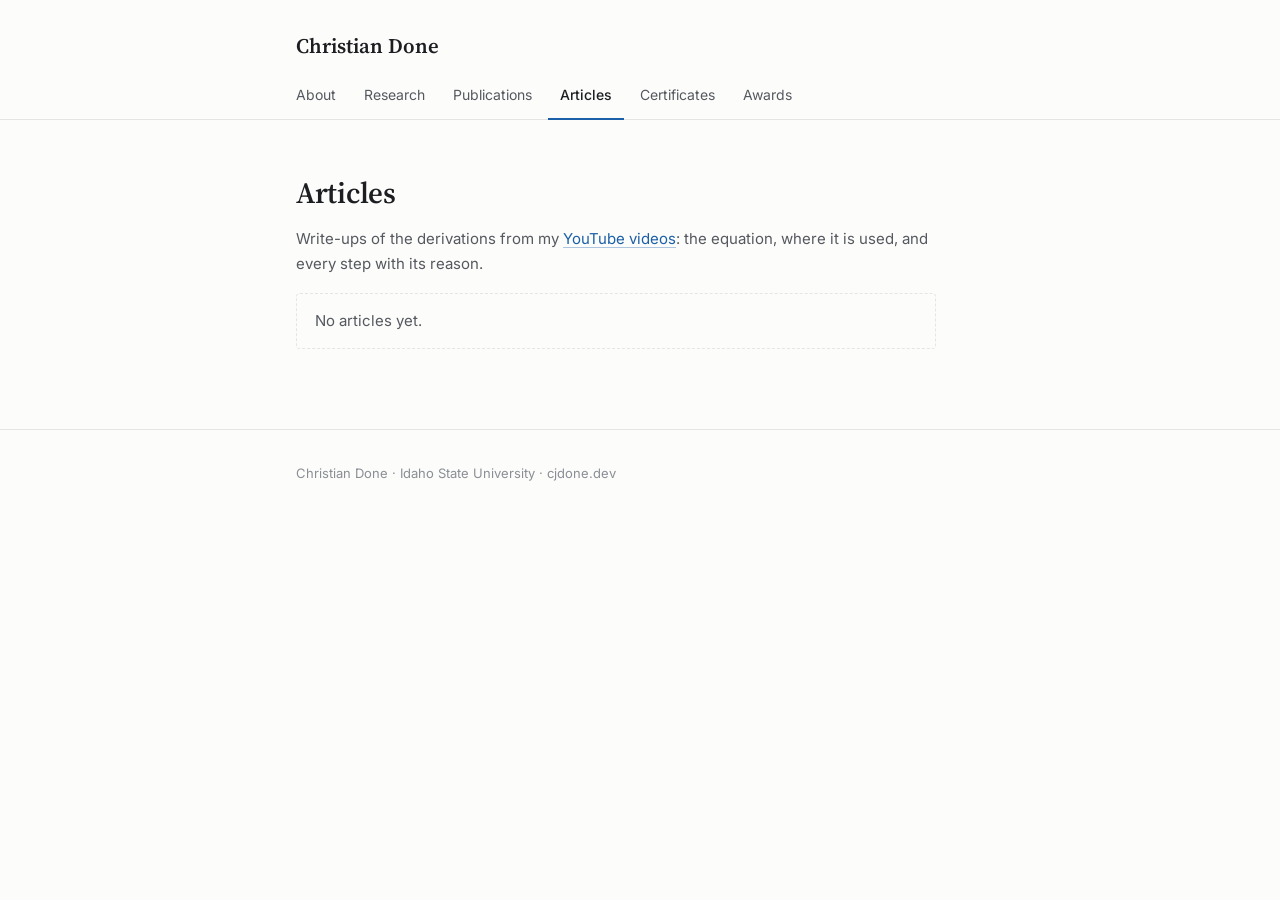
==== articles.html @ baba8de4 "Site rebuild: About page with photo, contact@cjdone.dev only, no resume page, Articles page, correct" ====
<!DOCTYPE html>
<html lang="en">
<head>
<meta charset="UTF-8">
<meta name="viewport" content="width=device-width, initial-scale=1.0">
<title>Articles — Christian Done</title>
<link rel="preconnect" href="https://fonts.googleapis.com">
<link rel="preconnect" href="https://fonts.gstatic.com" crossorigin>
<link href="https://fonts.googleapis.com/css2?family=Source+Serif+4:opsz,wght@8..60,500;8..60,600&family=Inter:wght@400;500;600&display=swap" rel="stylesheet">
<link rel="stylesheet" href="style.css">
</head>
<body>

<header class="site-header">
  <div class="wrap">
    <div class="masthead"><a href="index.html">Christian Done</a></div>
    <nav class="site-nav" aria-label="Site">
      <ul>
        <li><a href="index.html">About</a></li>
        <li><a href="research.html">Research</a></li>
        <li><a href="publications.html">Publications</a></li>
        <li><a href="articles.html" aria-current="page">Articles</a></li>
        <li><a href="certificates.html">Certificates</a></li>
        <li><a href="awards.html">Awards</a></li>
      </ul>
    </nav>
  </div>
</header>

<main>
  <div class="wrap">
    <h1 class="page-title">Articles</h1>
    <p class="page-sub">Write-ups of the derivations from my <a href="https://www.youtube.com/@UnreasonablePrecision">YouTube videos</a>: the equation, where it is used, and every step with its reason.</p>

    <!-- Add an article by copying this block (newest first):
    <div class="cv-entry">
      <div class="cv-when">2026-11-21</div>
      <div class="cv-what">
        <h3><a href="articles/2026-11-21-backprop.html">Backpropagation from the chain rule</a></h3>
        <p>One-line summary. <a href="https://www.youtube.com/watch?v=VIDEO_ID">Video</a></p>
      </div>
    </div>
    -->
    <div class="article-list">
    </div>
    <p class="placeholder-note">No articles yet.</p>

  </div>
</main>

<footer>
  <div class="wrap">Christian Done · Idaho State University · cjdone.dev</div>
</footer>

</body>
</html>
---- style.css ----
:root {
  --bg: #FCFCFA;
  --ink: #1C1E21;
  --ink-soft: #55595F;
  --ink-faint: #8A8F96;
  --accent: #1B5FA8;
  --hairline: #E6E5E1;
  --band: #F4F3EF;
  --serif: 'Source Serif 4', Georgia, serif;
  --sans: 'Inter', -apple-system, BlinkMacSystemFont, 'Segoe UI', sans-serif;
}
* { box-sizing: border-box; margin: 0; padding: 0; }
html { scroll-behavior: smooth; }
@media (prefers-reduced-motion: reduce) { html { scroll-behavior: auto; } }
body {
  font-family: var(--sans);
  background: var(--bg);
  color: var(--ink);
  font-size: 16px;
  line-height: 1.7;
  -webkit-font-smoothing: antialiased;
}
.wrap { max-width: 46rem; margin: 0 auto; padding: 0 1.5rem; }

a { color: var(--accent); text-decoration: underline; text-decoration-thickness: 1px; text-underline-offset: 3px; text-decoration-color: rgba(27,95,168,0.35); transition: text-decoration-color 0.15s ease; }
a:hover { text-decoration-color: var(--accent); }
a:focus-visible { outline: 2px solid var(--accent); outline-offset: 3px; border-radius: 2px; }

.site-header { border-bottom: 1px solid var(--hairline); background: var(--bg); }
.masthead { padding: 1.75rem 0 0.5rem; }
.masthead a { font-family: var(--serif); font-size: 1.3rem; font-weight: 600; color: var(--ink); text-decoration: none; }
.site-nav ul { display: flex; gap: 0.25rem; list-style: none; flex-wrap: wrap; padding: 0.25rem 0 0; }
.site-nav a { display: inline-block; font-size: 0.875rem; color: var(--ink-soft); text-decoration: none; padding: 0.5rem 0.75rem 0.65rem; border-bottom: 2px solid transparent; margin-bottom: -1px; }
.site-nav a:hover { color: var(--ink); }
.site-nav a[aria-current="page"] { color: var(--ink); border-bottom-color: var(--accent); font-weight: 500; }
.site-nav li:first-child a { padding-left: 0; }

main { padding: 3rem 0 4rem; }

.page-title { font-family: var(--serif); font-size: 1.85rem; font-weight: 600; letter-spacing: -0.01em; margin-bottom: 0.5rem; }
.page-sub { color: var(--ink-soft); font-size: 0.9375rem; margin-bottom: 2.5rem; }

h2 { font-family: var(--serif); font-size: 1.3rem; font-weight: 600; letter-spacing: -0.01em; margin: 2.75rem 0 1.25rem; }
h2:first-child { margin-top: 0; }

.profile { display: grid; grid-template-columns: 200px 1fr; gap: 2.25rem; align-items: start; margin-bottom: 1rem; }
@media (max-width: 620px) { .profile { grid-template-columns: 1fr; } .portrait { max-width: 220px; } }
.portrait { aspect-ratio: 4 / 5; width: 100%; background: var(--band); border: 1px solid var(--hairline); border-radius: 4px; display: flex; align-items: center; justify-content: center; overflow: hidden; }
.portrait img { width: 100%; height: 100%; object-fit: cover; display: block; }
.portrait .initials { font-family: var(--serif); font-size: 3rem; color: var(--ink-faint); }
.profile h1 { font-family: var(--serif); font-size: clamp(1.7rem, 4.5vw, 2.2rem); font-weight: 600; line-height: 1.2; letter-spacing: -0.01em; margin-bottom: 0.4rem; }
.credentials { color: var(--ink-soft); font-size: 0.9375rem; line-height: 1.6; margin-bottom: 1rem; }
.profile p.lede { color: var(--ink-soft); font-size: 0.9375rem; }
.profile-links { margin-top: 1.1rem; font-size: 0.9rem; }
.profile-links a { margin-right: 1.1rem; }

.item { margin-bottom: 2rem; }
.item:last-child { margin-bottom: 0; }
.item h3 { font-size: 1rem; font-weight: 600; line-height: 1.4; margin-bottom: 0.35rem; }
.item h3 a { color: var(--ink); text-decoration: none; }
.item h3 a:hover { color: var(--accent); }
.item p { font-size: 0.9375rem; color: var(--ink-soft); }
.item .meta { font-size: 0.8125rem; color: var(--ink-faint); margin-top: 0.5rem; }
.item .meta a { color: var(--ink-faint); }
.item .meta a:hover { color: var(--accent); }

p { max-width: 40rem; }
main > .wrap > p, .prose p { font-size: 0.9375rem; color: var(--ink-soft); margin-bottom: 1rem; }

.tag-list { list-style: none; display: flex; flex-wrap: wrap; gap: 0.4rem 0.6rem; font-size: 0.875rem; color: var(--ink-soft); }
.tag-list li { background: var(--band); border: 1px solid var(--hairline); border-radius: 999px; padding: 0.15rem 0.8rem; }
ol.pub-list { padding-left: 1.25rem; font-size: 0.9375rem; color: var(--ink-soft); }
ol.pub-list li { margin-bottom: 1rem; max-width: 40rem; }

.cv-entry { display: grid; grid-template-columns: 7rem 1fr; gap: 1.25rem; margin-bottom: 1.5rem; }
@media (max-width: 620px) { .cv-entry { grid-template-columns: 1fr; gap: 0.15rem; } }
.cv-when { font-size: 0.8125rem; color: var(--ink-faint); padding-top: 0.2rem; }
.cv-what h3 { font-size: 0.9375rem; font-weight: 600; margin-bottom: 0.15rem; }
.cv-what p { font-size: 0.9rem; color: var(--ink-soft); }

.placeholder-note { font-size: 0.875rem; color: var(--ink-faint); border: 1px dashed var(--hairline); border-radius: 4px; padding: 0.9rem 1.1rem; max-width: 40rem; }

.contact-list { list-style: none; font-size: 0.9375rem; }
.contact-list li { margin-bottom: 0.4rem; }
.contact-list .label { display: inline-block; width: 6.5rem; color: var(--ink-faint); font-size: 0.8125rem; }

footer { border-top: 1px solid var(--hairline); padding: 2rem 0 3rem; font-size: 0.8125rem; color: var(--ink-faint); }
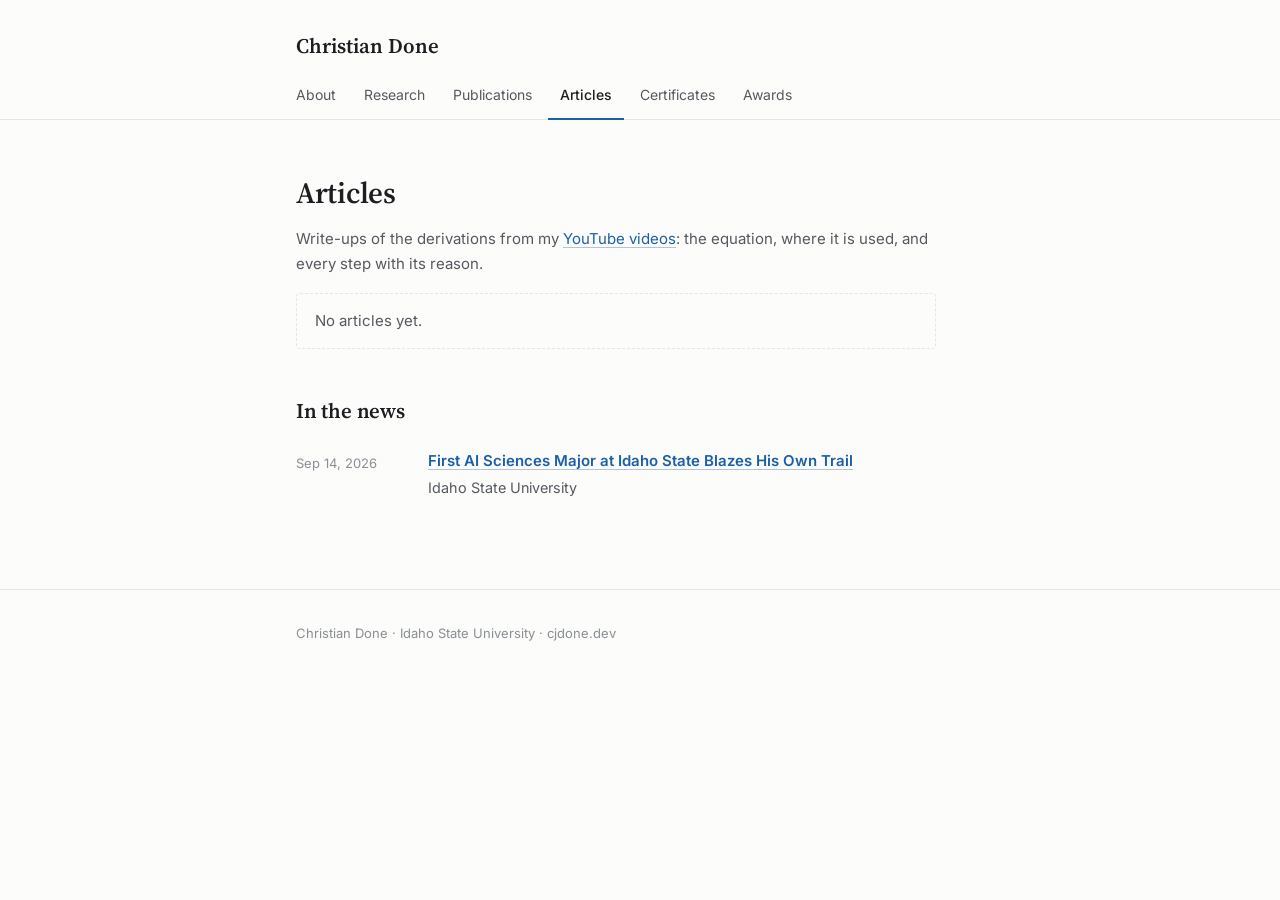
==== commit 030f668a: "Articles: add "In the news" entry (ISU feature, Sep 14, 2026); Publications: ICUR 2026 entry keeps t" ====
--- a/articles.html
+++ b/articles.html
@@ -45,6 +45,15 @@
     </div>
     <p class="placeholder-note">No articles yet.</p>
 
+    <h2>In the news</h2>
+    <div class="cv-entry">
+      <div class="cv-when">Sep 14, 2026</div>
+      <div class="cv-what">
+        <h3><a href="https://www.isu.edu/news/2026-fall/first-ai-sciences-major-at-idaho-state-blazes-his-own-trail.html">First AI Sciences Major at Idaho State Blazes His Own Trail</a></h3>
+        <p>Idaho State University</p>
+      </div>
+    </div>
+
   </div>
 </main>
 
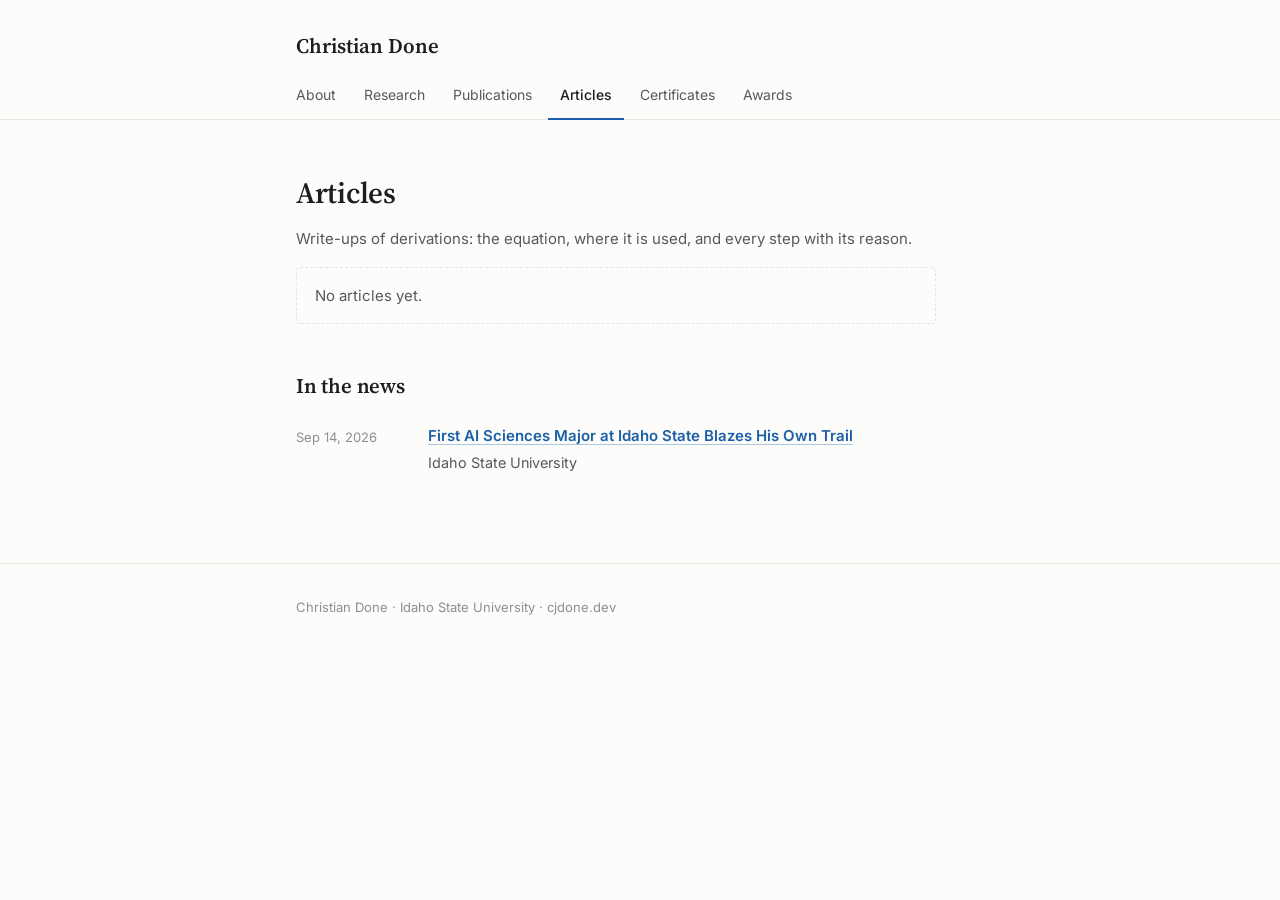
==== commit 631b3f7e: "Site update: Honors Program and clubs under Affiliations; Selected Publication and interests off Abo" ====
--- a/articles.html
+++ b/articles.html
@@ -30,7 +30,7 @@
 <main>
   <div class="wrap">
     <h1 class="page-title">Articles</h1>
-    <p class="page-sub">Write-ups of the derivations from my <a href="https://www.youtube.com/@UnreasonablePrecision">YouTube videos</a>: the equation, where it is used, and every step with its reason.</p>
+    <p class="page-sub">Write-ups of derivations: the equation, where it is used, and every step with its reason.</p>
 
     <!-- Add an article by copying this block (newest first):
     <div class="cv-entry">
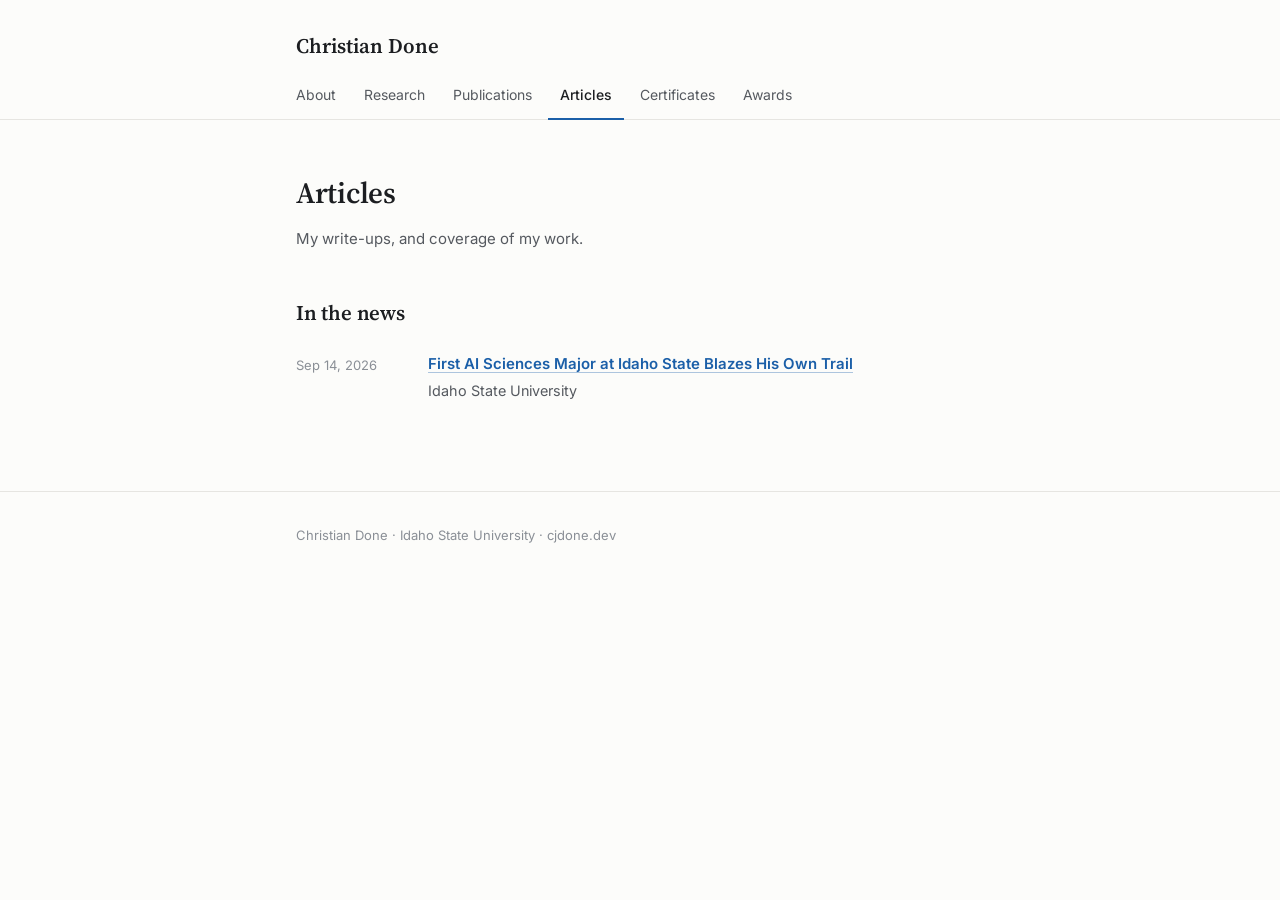
==== commit 5fe50a78: "Articles: Writing, In the news and Media sections, newest first, each hidden while empty (CSS :has);" ====
--- a/articles.html
+++ b/articles.html
@@ -30,30 +30,54 @@
 <main>
   <div class="wrap">
     <h1 class="page-title">Articles</h1>
-    <p class="page-sub">Write-ups of derivations: the equation, where it is used, and every step with its reason.</p>
+    <p class="page-sub">My write-ups, and coverage of my work.</p>
 
-    <!-- Add an article by copying this block (newest first):
-    <div class="cv-entry">
-      <div class="cv-when">2026-11-21</div>
-      <div class="cv-what">
-        <h3><a href="articles/2026-11-21-backprop.html">Backpropagation from the chain rule</a></h3>
-        <p>One-line summary. <a href="https://www.youtube.com/watch?v=VIDEO_ID">Video</a></p>
+    <!-- Each section hides itself while it has no entries (style.css: .article-section). Newest first in each. -->
+    <section class="article-section" id="writing">
+      <h2>Writing</h2>
+      <!-- Add a write-up by copying this block:
+      <div class="cv-entry">
+        <div class="cv-when">2026-11-21</div>
+        <div class="cv-what">
+          <h3><a href="articles/2026-11-21-backprop.html">Backpropagation from the chain rule</a></h3>
+          <p>One-line summary. <a href="https://www.youtube.com/watch?v=VIDEO_ID">Video</a></p>
+        </div>
       </div>
-    </div>
-    -->
-    <div class="article-list">
-    </div>
-    <p class="placeholder-note">No articles yet.</p>
+      -->
+    </section>
 
-    <h2>In the news</h2>
-    <div class="cv-entry">
-      <div class="cv-when">Sep 14, 2026</div>
-      <div class="cv-what">
-        <h3><a href="https://www.isu.edu/news/2026-fall/first-ai-sciences-major-at-idaho-state-blazes-his-own-trail.html">First AI Sciences Major at Idaho State Blazes His Own Trail</a></h3>
-        <p>Idaho State University</p>
+    <section class="article-section" id="in-the-news">
+      <h2>In the news</h2>
+      <!-- Feature stories about me. Copy this block:
+      <div class="cv-entry">
+        <div class="cv-when">Sep 14, 2026</div>
+        <div class="cv-what">
+          <h3><a href="https://example.edu/story.html">Story title</a></h3>
+          <p>Publisher</p>
+        </div>
       </div>
-    </div>
+      -->
+      <div class="cv-entry">
+        <div class="cv-when">Sep 14, 2026</div>
+        <div class="cv-what">
+          <h3><a href="https://www.isu.edu/news/2026-fall/first-ai-sciences-major-at-idaho-state-blazes-his-own-trail.html">First AI Sciences Major at Idaho State Blazes His Own Trail</a></h3>
+          <p>Idaho State University</p>
+        </div>
+      </div>
+    </section>
 
+    <section class="article-section" id="media">
+      <h2>Media</h2>
+      <!-- Shorter posts that name me and say something about my work. Copy this block:
+      <div class="cv-entry">
+        <div class="cv-when">Oct 1, 2026</div>
+        <div class="cv-what">
+          <h3><a href="https://example.edu/post.html">Post title</a></h3>
+          <p>Publisher. One line on what it says about my work.</p>
+        </div>
+      </div>
+      -->
+    </section>
   </div>
 </main>
 
--- a/style.css
+++ b/style.css
@@ -78,6 +78,8 @@
 .cv-what h3 { font-size: 0.9375rem; font-weight: 600; margin-bottom: 0.15rem; }
 .cv-what p { font-size: 0.9rem; color: var(--ink-soft); }
 
+.article-section:not(:has(.cv-entry)) { display: none; }
+.article-section h2 { margin-top: 2.75rem; }
 .placeholder-note { font-size: 0.875rem; color: var(--ink-faint); border: 1px dashed var(--hairline); border-radius: 4px; padding: 0.9rem 1.1rem; max-width: 40rem; }
 
 .contact-list { list-style: none; font-size: 0.9375rem; }
